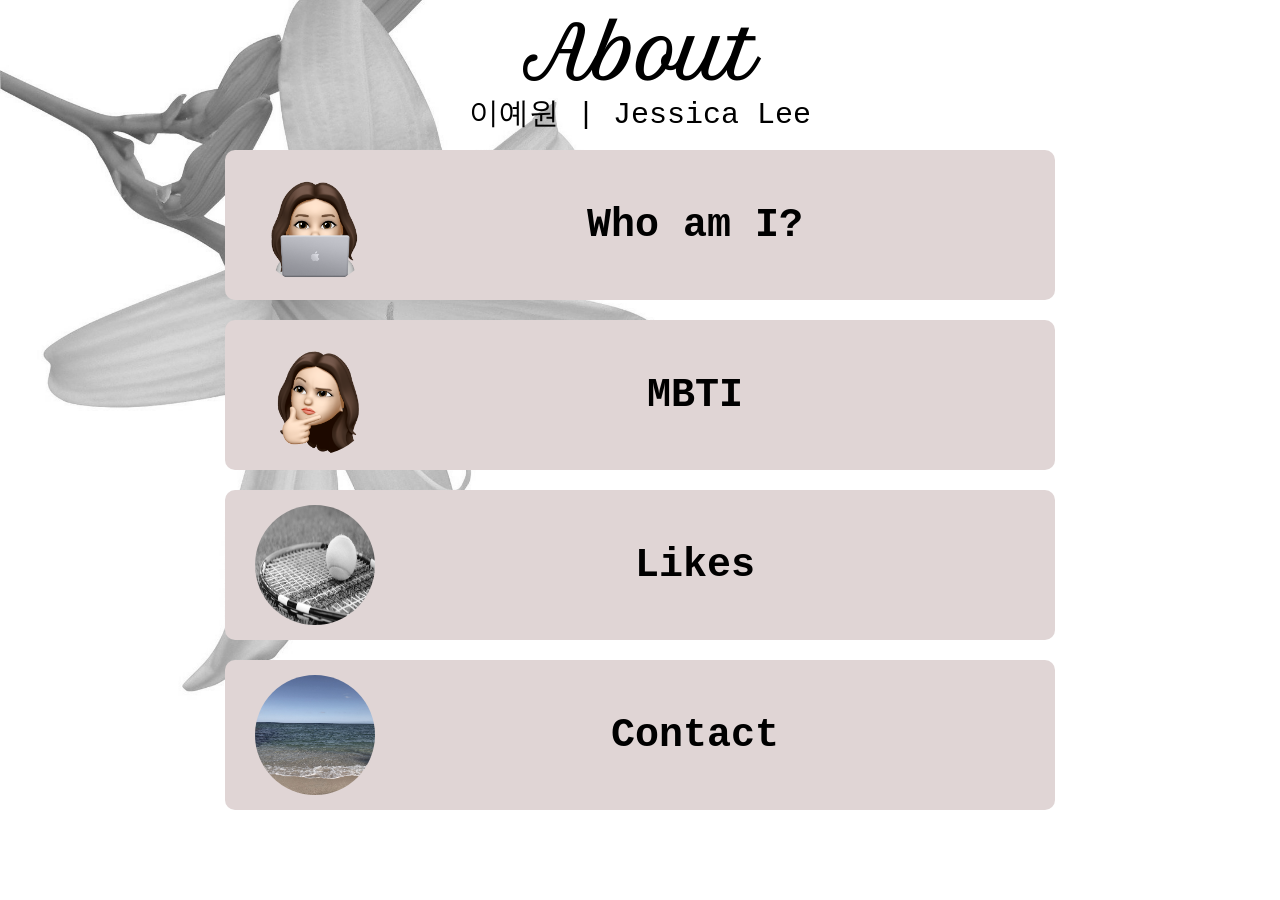
==== index.html @ f20862a5 "meta tag meta tag" ====
<!DOCTYPE html>
<html lang="en">
<head>
    <meta charset="UTF-8">
    <meta name="viewport" content="width=device-width, initial-scale=1.0"/>
    <meta http-equiv="X-UA-Compatible" content="ie=edge" />
    <title>About Jessica</title>
    <link rel="icon" href="memoji1.png" />
    <link rel="stylesheet" href="styles.css" />
    <link rel="preconnect" href="https://fonts.gstatic.com">
<link href="https://fonts.googleapis.com/css2?family=Petit+Formal+Script&display=swap" rel="stylesheet">
</head>
<body>
    <img src="flower.jpg" class="background">
    <header class="title">About</header>
    <h2 class="name">이예원 | Jessica Lee</h2>
    
<div class="boxes">
    <div class="aboutbox">
        <img src="memoji3.png" class="icon memoji"/>
        <div class="alldiv div_whoami">
        <button >
        <p class="section section_whoami" onclick>Who am I?</p>
        <p class="allcontents contents_whoami">안녕하세요! 이예원이라고 합니다. wecode의 첫 사전 스터디 과제를 맞이하여
            자기소개 페이지를 만들어 보았습니다.🦄 저는 캐나다에서 인사 경영 전공을 하여 관련 업무로 5년간 일하였습니다.
            그러던 중 직업에 대한 고민을 많이 하게 되었고 새로운 공부와 경험을 하고싶어 한국에 들어오게 되었습니다.
            처음에는 주변의 영향으로 웹 개발에 관심이 갔고, 오랜 시간 고민 끝에 wecode와의 여정을 결정하게 되었습니다.
            걱정도 앞서지만, 좋은 분들과 소중한 배움과 경험을 할 생각에 설렙니다. 잘 부탁 드려요. 🙋🏻‍♀️
             </p>
        </button>
        </div>
    </div>

    <div class="aboutbox">
        <img src="memoji4.png" class="icon memoji" />
        <div class="alldiv div_contact">
          <button id="mbti">
            <p class="section section_mbti">MBTI</p>
            <p class="allcontents contents_mbti">
                <br><a href="https://www.16personalities.com/ko/%EC%84%B1%EA%B2%A9%EC%9C%A0%ED%98%95-isfp" target="_blank" class="link_mbti">Adventurer <br> ISFP-T</a>
            </p>
          </button>
        </div>
    </div>

    <div class="aboutbox">
        <img src="tennis.jpeg" class="icon" />
        <div class="alldiv div_likes">
        <button>
        <p class="section section_likes">Likes</p>
        <p class="allcontents contents_likes">
            • 일기 쓰기 📖
            <br>• 커피 마시기 ☕️ 
            <br>• 맛있는 음식과 반주와 수다 🤤
            <br>• 좋은 음악 듣기 (주로 r&b/soul, jazz, house 등)
            <br>• 테니스 보기! 🎾 (제일 좋아하는 선수: Dominic Thiem, Roger Federer)
        </p>
        </button>
        </div>
    </div>
        
    <div class="aboutbox">
        <img src="IMG_9062.jpg" class="icon" />
        <div class="alldiv div_contact">
        <button id="btn_contact">
        <p class="section section_contact">Contact</p>
        <p class="allcontents contents_contact">
            <a href="mailto:to.jessywlee@gmail.com" target="_blank">EMAIL</a>
            <a href="https://github.com/jessywlee/" target="_blank">GITHUB</a>
            <a href="https://www.instagram.com/jessywlee/" target="_blank">INSTAGRAM</a>
            <a href="https://jessywlee.medium.com/" target="_blank">MEDIUM</a>
        </p>
        </button>
        </div>
    </div>
    </div>

   

    
</body>
</html>
---- styles.css ----
@import "reset.css";

body {
    font-family: -apple-system, BlinkMacSystemFont, 'Segoe UI', Roboto, Oxygen, Ubuntu, Cantarell, 'Open Sans', 'Helvetica Neue', sans-serif;
    display: flex;
    flex-direction: column;
    align-items: center;
    background-color:white;
    width: 100%;
    height: 100%;
}

.title{
    padding-top: 20px;
    font-size: 70px;
    font-weight: 800;
    position: relative;
    font-family: 'Petit Formal Script', cursive;
}


.name {
    padding-top: 10px;
    padding-bottom: 20px;
    color: black;
    font-family: 'Courier New', Courier, monospace;
    font-size: 30px;
    z-index: 2;
}

.background {
  position: fixed;
  width: 700px;
  height: 700px;
  left: 0;
  opacity: 0.8;
}



.aboutbox {
  
  width: 830px;
  height: 150px;
  border-radius: 10px;
  position: relative;
  background-color: #e0d5d5;
  margin: 0px 20px 20px 20px;


}

.icon {
  width: 120px;
  height: 120px;
  border-radius: 60px;
  position: absolute;
  margin-left: 30px;
  margin-top: 15px;
}



button {
  border: none;
  background: none;
  position: absolute;
  left: 160px;
  width: 620px;
  height: 150px;


}

.section {
  font-family:'Courier New', Courier, monospace;
  font-size: 40px;
  font-weight: bold;
  
}


.allcontents {
  display: none;
  font-family:'Courier New', Courier, monospace;
  
}

.contents_whoami {
  font-size: 15px;
}


.contents_mbti {
 font-size: 35px;
 position: relative;
 bottom: 20px;

}


.contents_likes {
  font-size: 15px;
  
}

a {
  text-decoration: none;
  color: black;
}

.contents_contact {
  flex-direction: row;
  font-size: 30px;
  text-decoration: none;
}



@keyframes fadeIn {
  from {
    opacity: 0;
  }

  to {
    opacity: 1;
  }
}

button:hover .section {
  display: none;
  animation: fadeIn 2s;
  
}

button:hover .allcontents{
  display:inline;
  animation: fadeIn 2s;
  
}

/* mobile screen */
@media screen and (max-width: 850px) {
  .aboutbox {
    width: 450px;
    height:350px;
  }

  button {
    left: 0;
    top: 70px;
    width: 450px;
    height: 300px;
  }

  .icon {
    width: 80px;
    height: 80px;
    left: 150px;
    top: 30px;
  }

  .memoji {
    top:10px;
  }

  #mbti {
    top: 40px;
  }

  #btn_contact {
    width: 400px;
    left: 25px;
  }
}
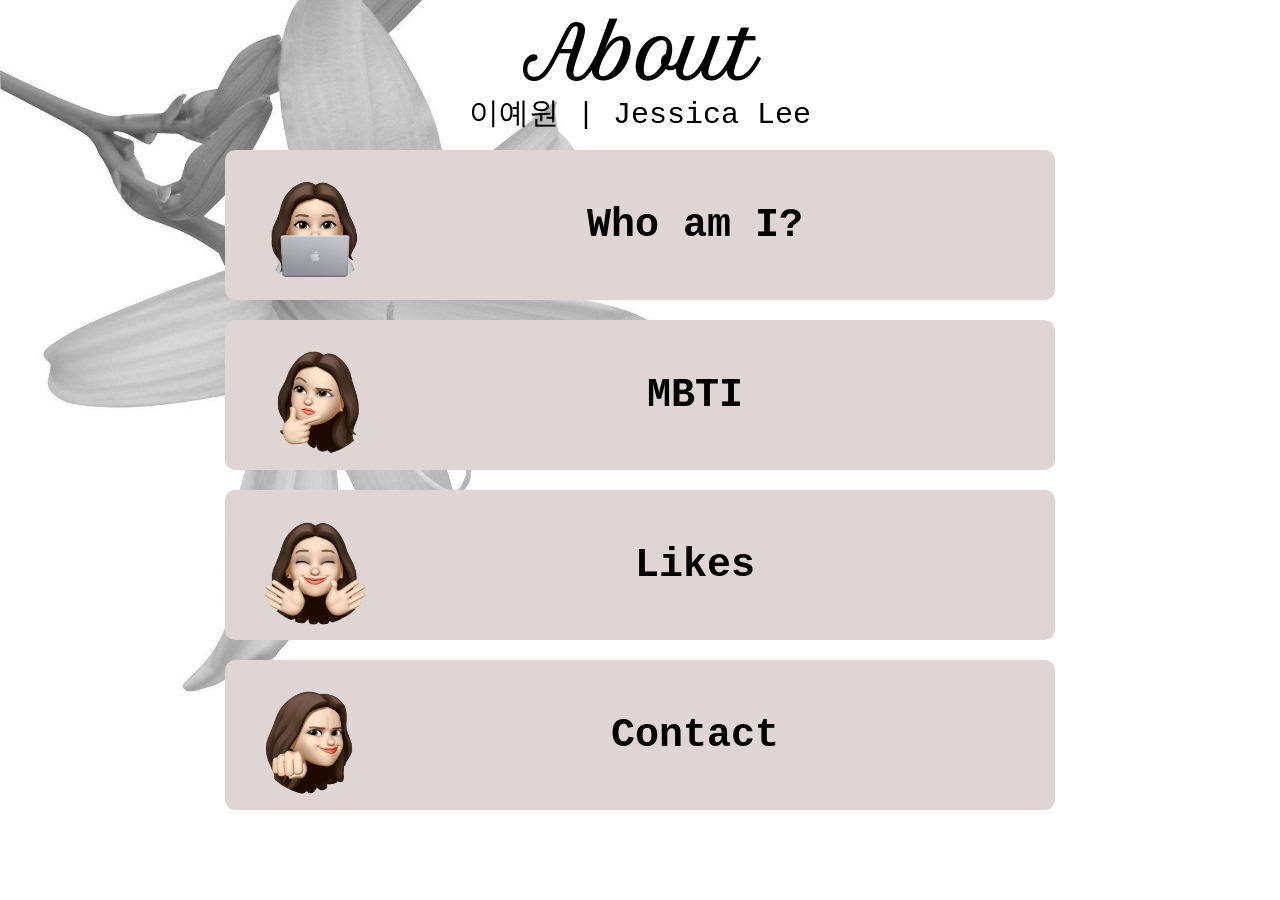
==== commit 4ecfbdd8: "icons change icons change" ====
--- a/index.html
+++ b/index.html
@@ -17,7 +17,7 @@
     
 <div class="boxes">
     <div class="aboutbox">
-        <img src="memoji3.png" class="icon memoji"/>
+        <img src="memoji3.png" class="icon"/>
         <div class="alldiv div_whoami">
         <button >
         <p class="section section_whoami" onclick>Who am I?</p>
@@ -32,7 +32,7 @@
     </div>
 
     <div class="aboutbox">
-        <img src="memoji4.png" class="icon memoji" />
+        <img src="memoji4.png" class="icon" />
         <div class="alldiv div_contact">
           <button id="mbti">
             <p class="section section_mbti">MBTI</p>
@@ -44,7 +44,7 @@
     </div>
 
     <div class="aboutbox">
-        <img src="tennis.jpeg" class="icon" />
+        <img src="memoji5.png" class="icon" />
         <div class="alldiv div_likes">
         <button>
         <p class="section section_likes">Likes</p>
@@ -60,7 +60,7 @@
     </div>
         
     <div class="aboutbox">
-        <img src="IMG_9062.jpg" class="icon" />
+        <img src="memoji6.png" class="icon" />
         <div class="alldiv div_contact">
         <button id="btn_contact">
         <p class="section section_contact">Contact</p>
--- a/styles.css
+++ b/styles.css
@@ -154,19 +154,14 @@
   }
 
   .icon {
-    width: 80px;
-    height: 80px;
+    width: 100px;
+    height: 100px;
     left: 150px;
-    top: 30px;
+    top: 20px;
   }
 
-  .memoji {
-    top:10px;
-  }
 
-  #mbti {
-    top: 40px;
-  }
+ 
 
   #btn_contact {
     width: 400px;
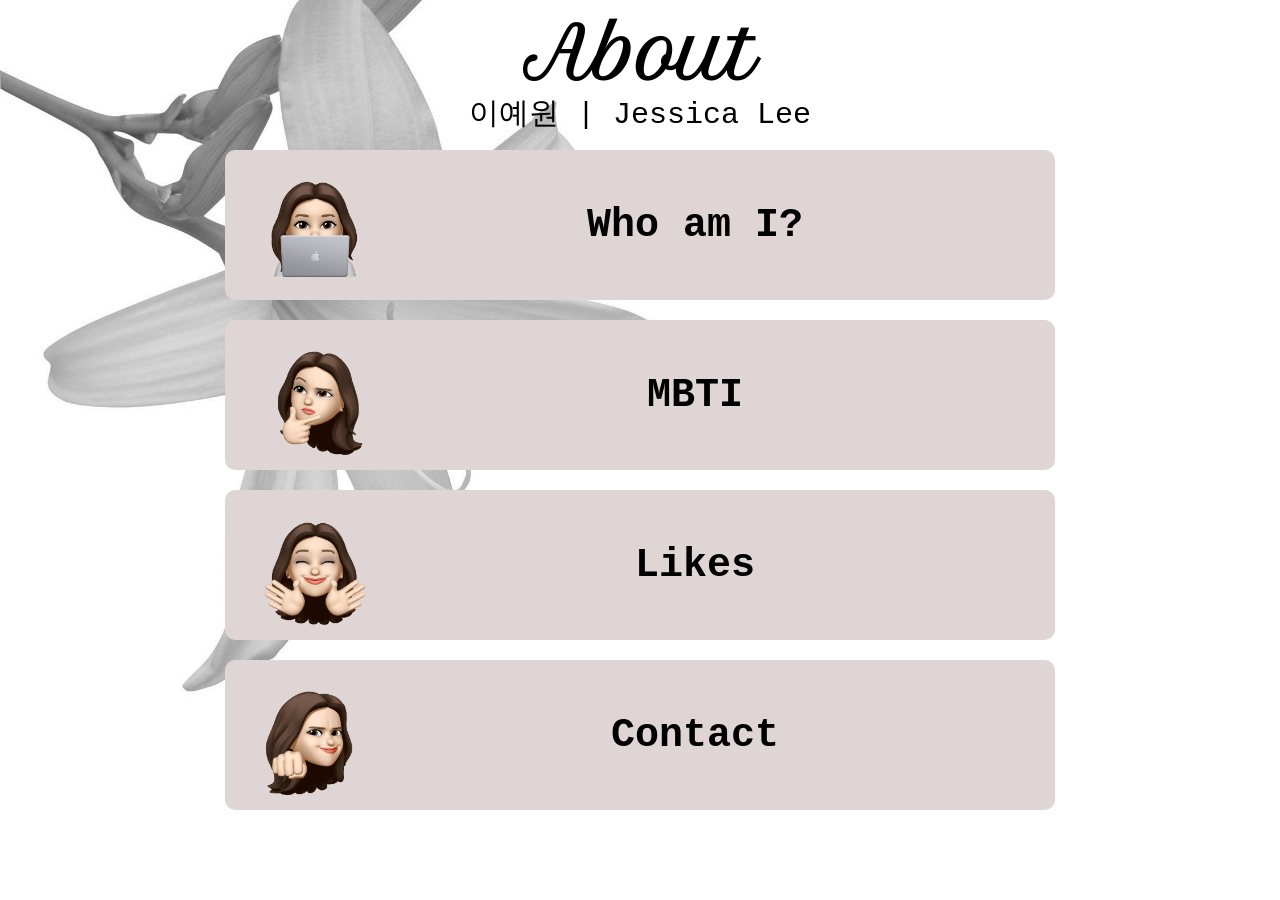
==== commit 87cdc41f: "mobile screen size adjust mobile screen size adjust" ====
--- a/index.html
+++ b/index.html
@@ -19,7 +19,7 @@
     <div class="aboutbox">
         <img src="memoji3.png" class="icon"/>
         <div class="alldiv div_whoami">
-        <button >
+        <button id="whoami">
         <p class="section section_whoami" onclick>Who am I?</p>
         <p class="allcontents contents_whoami">안녕하세요! 이예원이라고 합니다. wecode의 첫 사전 스터디 과제를 맞이하여
             자기소개 페이지를 만들어 보았습니다.🦄 저는 캐나다에서 인사 경영 전공을 하여 관련 업무로 5년간 일하였습니다.
@@ -52,8 +52,8 @@
             • 일기 쓰기 📖
             <br>• 커피 마시기 ☕️ 
             <br>• 맛있는 음식과 반주와 수다 🤤
-            <br>• 좋은 음악 듣기 (주로 r&b/soul, jazz, house 등)
-            <br>• 테니스 보기! 🎾 (제일 좋아하는 선수: Dominic Thiem, Roger Federer)
+            <br>• 좋은 음악 듣기 <br>(주로 r&b/soul, jazz, house 등)
+            <br>• 테니스 보기! 🎾 <br>(제일 좋아하는 선수: <br>Dominic Thiem, Roger Federer)
         </p>
         </button>
         </div>
--- a/styles.css
+++ b/styles.css
@@ -45,15 +45,13 @@
   border-radius: 10px;
   position: relative;
   background-color: #e0d5d5;
-  margin: 0px 20px 20px 20px;
-
-
+  margin-bottom: 20px;
+ 
 }
 
 .icon {
   width: 120px;
   height: 120px;
-  border-radius: 60px;
   position: absolute;
   margin-left: 30px;
   margin-top: 15px;
@@ -142,29 +140,27 @@
 /* mobile screen */
 @media screen and (max-width: 850px) {
   .aboutbox {
-    width: 450px;
+    width: 360px;
     height:350px;
+
   }
 
   button {
     left: 0;
     top: 70px;
-    width: 450px;
+    width: 360px;
     height: 300px;
   }
-
+ #whoami {
+    top: 80px;
+  }
   .icon {
-    width: 100px;
+    width: 110px;
     height: 100px;
-    left: 150px;
-    top: 20px;
+    left: 100px;
+    top: 10px;
   }
 
 
- 
-
-  #btn_contact {
-    width: 400px;
-    left: 25px;
-  }
+  ß
 }
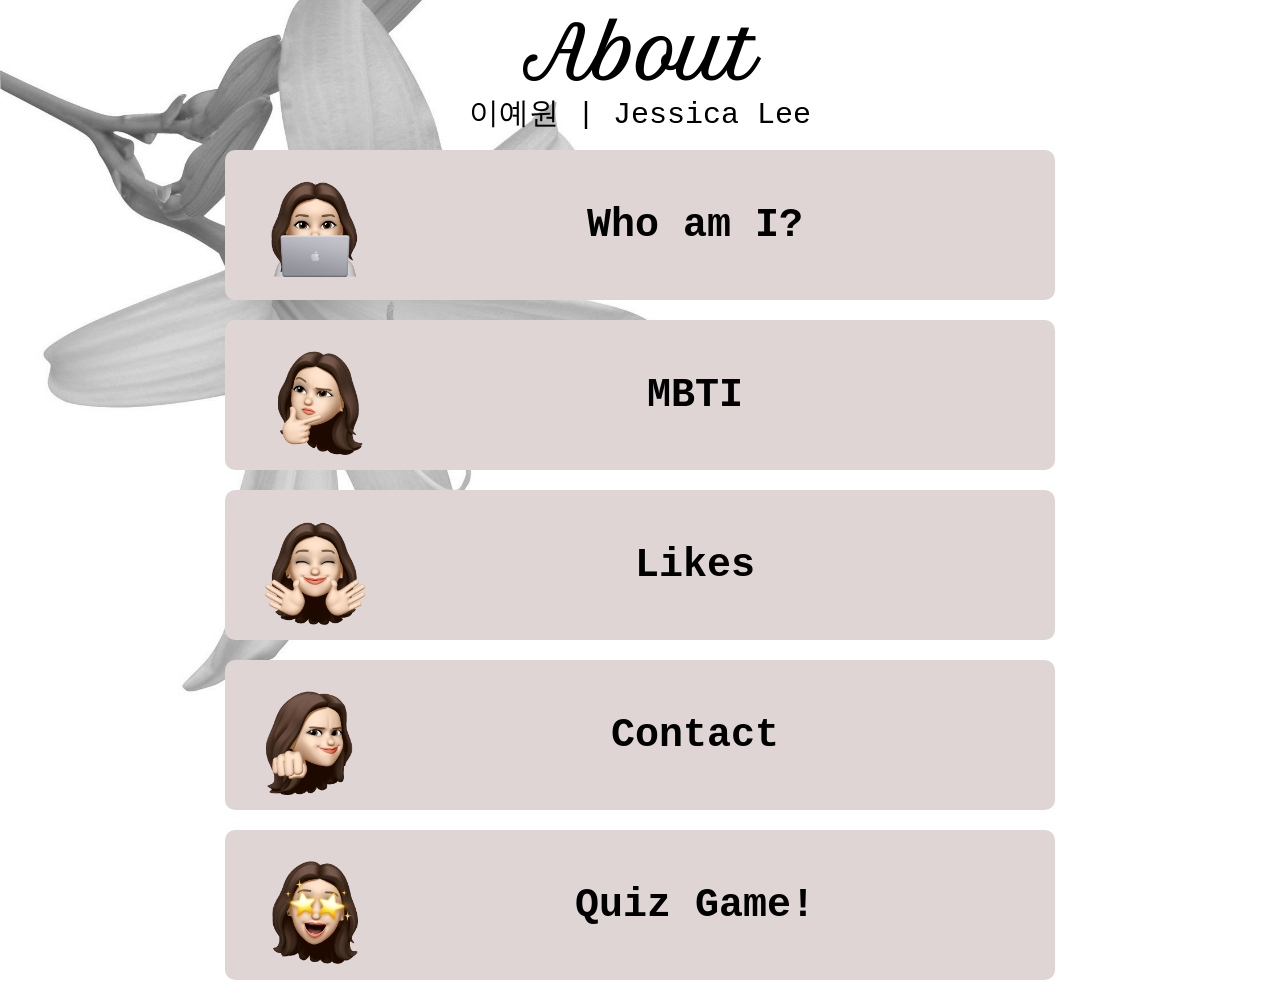
==== commit 3a80155e: "add quiz game add quiz game" ====
--- a/index.html
+++ b/index.html
@@ -52,8 +52,8 @@
             • 일기 쓰기 📖
             <br>• 커피 마시기 ☕️ 
             <br>• 맛있는 음식과 반주와 수다 🤤
-            <br>• 좋은 음악 듣기 <br>(주로 r&b/soul, jazz, house 등)
-            <br>• 테니스 보기! 🎾 <br>(제일 좋아하는 선수: <br>Dominic Thiem, Roger Federer)
+            <br>• 좋은 음악 듣기 (r&b/soul, jazz, house)
+            <br>• 테니스 보기! 🎾 <br>(제일 좋아하는 선수: Dominic Thiem, Roger Federer)
         </p>
         </button>
         </div>
@@ -62,13 +62,25 @@
     <div class="aboutbox">
         <img src="memoji6.png" class="icon" />
         <div class="alldiv div_contact">
-        <button id="btn_contact">
+        <button>
         <p class="section section_contact">Contact</p>
         <p class="allcontents contents_contact">
             <a href="mailto:to.jessywlee@gmail.com" target="_blank">EMAIL</a>
             <a href="https://github.com/jessywlee/" target="_blank">GITHUB</a>
             <a href="https://www.instagram.com/jessywlee/" target="_blank">INSTAGRAM</a>
             <a href="https://jessywlee.medium.com/" target="_blank">MEDIUM</a>
+        </p>
+        </button>
+        </div>
+    </div>
+
+    <div class="aboutbox">
+        <img src="memoji7.png" class="icon" />
+        <div class="alldiv div_contact">
+        <button>
+        <p class="section section_quiz">Quiz Game!</p>
+        <p class="allcontents contents_quiz">
+            <a href="quiz/index.html" target="_blank">Take a quiz!</a>
         </p>
         </button>
         </div>
--- a/styles.css
+++ b/styles.css
@@ -113,7 +113,10 @@
   text-decoration: none;
 }
 
-
+.contents_quiz {
+  font-size: 30px;
+}
+/*button hover effect*/
 
 @keyframes fadeIn {
   from {
@@ -162,5 +165,5 @@
   }
 
 
-  ß
+  
 }
